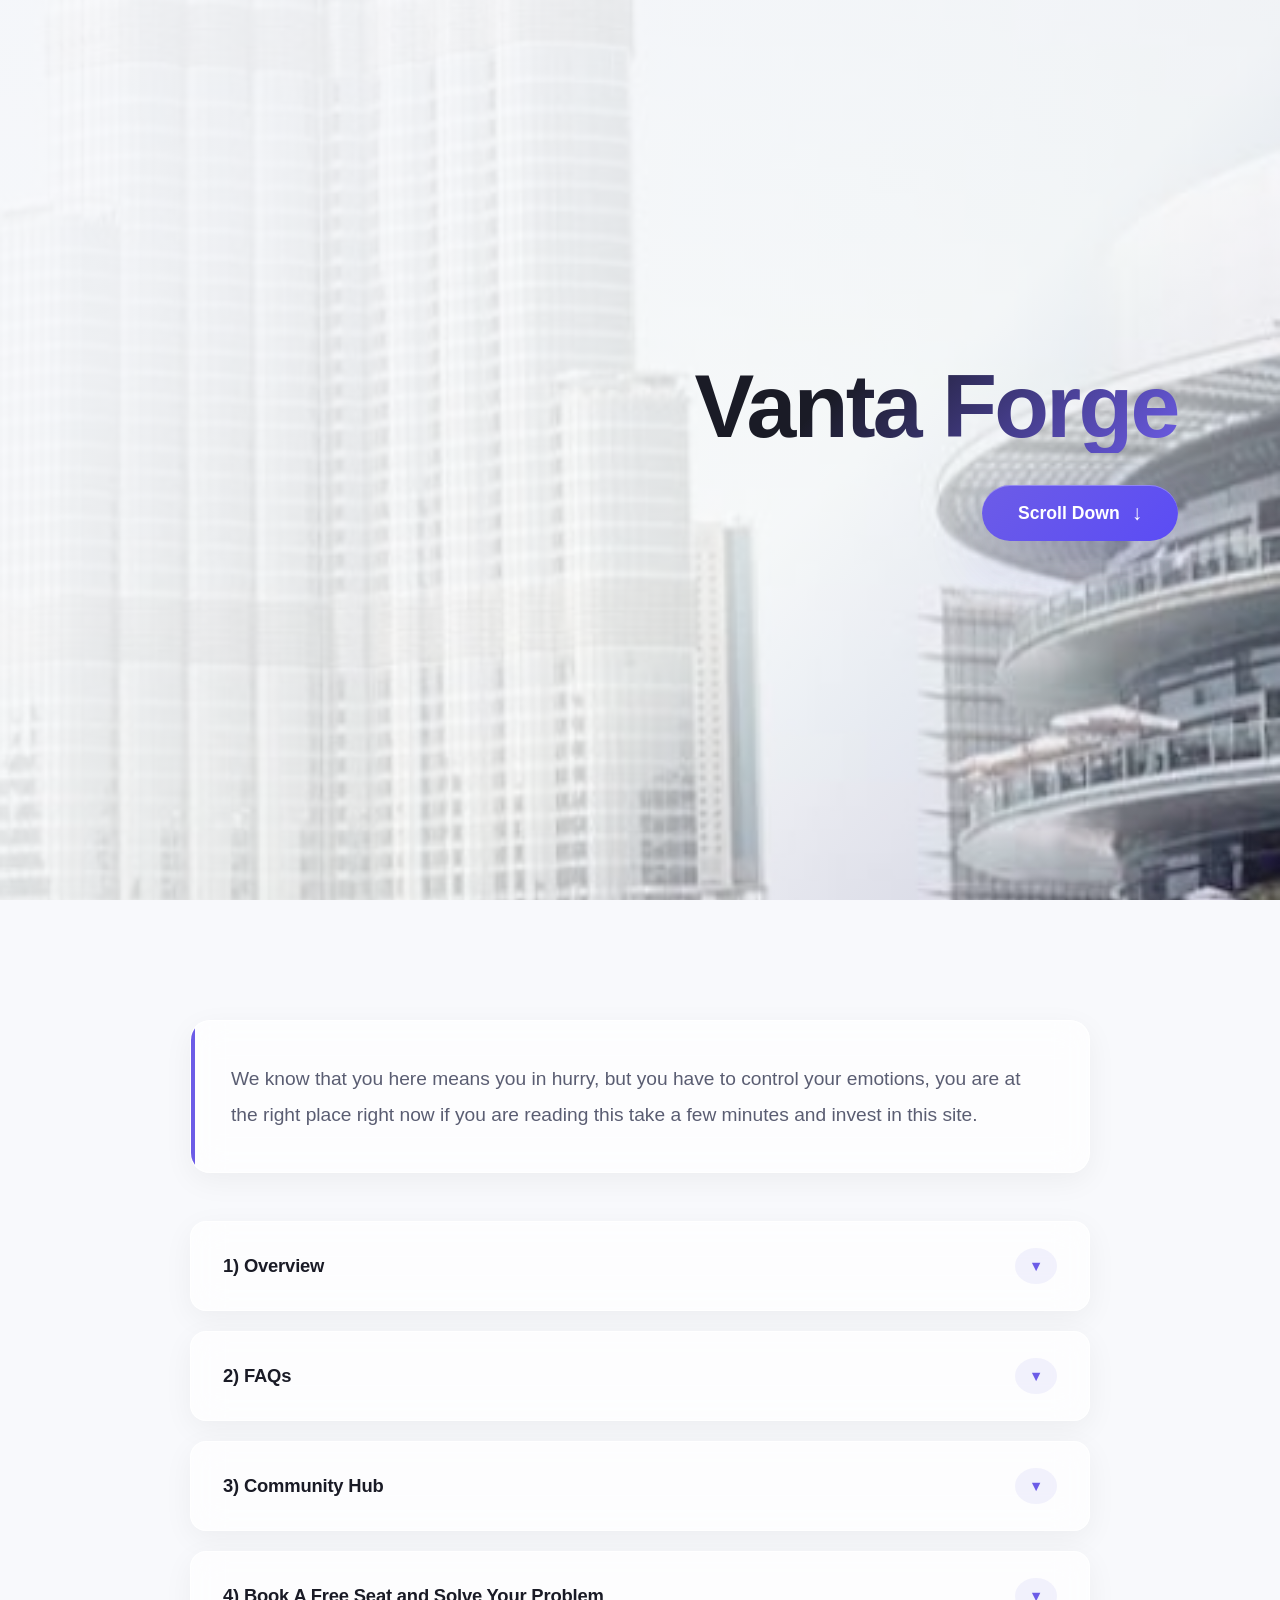
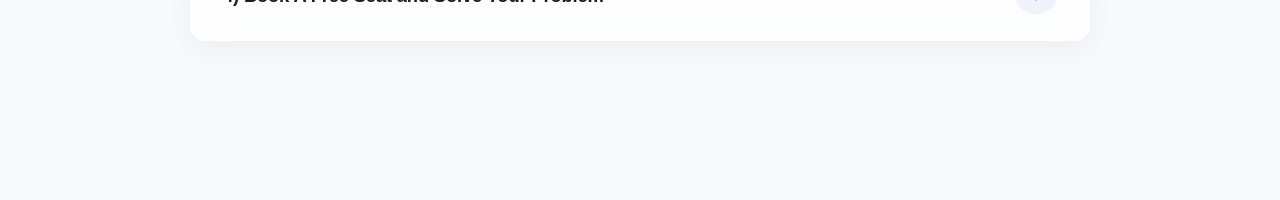
==== index.html @ 705e6bca "update index.html" ====
<!DOCTYPE html>
<html lang="en">
<head>
    <meta charset="UTF-8" />
    <meta name="viewport" content="width=device-width, initial-scale=1.0" />
    <meta http-equiv="Cache-Control" content="no-cache, no-store, must-revalidate" />
    <meta http-equiv="Pragma" content="no-cache" />
    <meta http-equiv="Expires" content="0" />
    <title>Vanta Forge | Dropshipping Assistance</title>
    <link rel="stylesheet" href="style.css?v=20260817" />
</head>
<body>
    <div id="app"></div>
    <script src="script.js?v=20260823"></script>
</body>
</html>
---- style.css ----
/* ==========================================================================
   ELASTIC MINIMALISM - DESIGN SYSTEM (style.css)
   ========================================================================== */

:root {
    --bg-base: #f8f9fc;
    --bg-elevated: rgba(255, 255, 255, 0.7);
    --text-primary: #1a1b26;
    --text-secondary: #5a5d72;
    --accent: #6c5ce7;
    --accent-dark: #5b4cf5;
    --accent-glow: rgba(108, 92, 231, 0.25);
    --shadow-soft: 0 8px 30px rgba(0, 0, 0, 0.05);
    --shadow-medium: 0 12px 40px rgba(108, 92, 231, 0.1);
    --shadow-bouncy: 0 20px 60px rgba(108, 92, 231, 0.18);
    --border-glass: rgba(255, 255, 255, 0.8);
    --bounce-ease: cubic-bezier(0.34, 1.56, 0.64, 1);
    --smooth-ease: cubic-bezier(0.16, 1, 0.3, 1);
}

*, *::before, *::after {
    margin: 0;
    padding: 0;
    box-sizing: border-box;
    font-family: -apple-system, BlinkMacSystemFont, "Segoe UI", Roboto, Helvetica, Arial, sans-serif;
}

html {
    scroll-behavior: smooth;
    font-size: 16px;
}

body {
    background-color: var(--bg-base);
    color: var(--text-primary);
    overflow-x: hidden;
    line-height: 1.6;
    -webkit-font-smoothing: antialiased;
}

/* App Container */
#app {
    width: 100%;
    min-height: 100vh;
    display: flex;
    flex-direction: column;
}

/* ==========================================================================
   ANIMATIONS & KEYFRAMES
   ========================================================================== */

@keyframes fadeInUp {
    0% {
        opacity: 0;
        transform: translateY(20px) scale(0.96);
    }
    100% {
        opacity: 1;
        transform: translateY(0) scale(1);
    }
}

@keyframes floatElement {
    0%, 100% { transform: translateY(0); }
    50% { transform: translateY(-4px); }
}

@keyframes pulseGlow {
    0%, 100% { box-shadow: 0 0 0 0 var(--accent-glow); }
    50% { box-shadow: 0 0 0 12px rgba(108, 92, 231, 0); }
}

/* ==========================================================================
   PAGE 1: HERO SECTION
   ========================================================================== */

.hero-section {
    position: relative;
    width: 100vw;
    height: 100vh;
    display: flex;
    align-items: center;
    justify-content: flex-end;
    padding-right: 8vw;
    background-image: var(--hero-bg, none);
    background-size: cover;
    background-position: center center;
    background-repeat: no-repeat;
    background-attachment: fixed;
    animation: fadeInUp 0.8s var(--bounce-ease) forwards;
}

.hero-overlay {
    position: absolute;
    top: 0;
    left: 0;
    width: 100%;
    height: 100%;
    background: linear-gradient(135deg, rgba(248, 249, 252, 0.92) 20%, rgba(255, 255, 255, 0.75) 60%, rgba(108, 92, 231, 0.12) 100%);
    z-index: 1;
}

.hero-content {
    position: relative;
    z-index: 2;
    text-align: right;
    display: flex;
    flex-direction: column;
    align-items: flex-end;
    gap: 32px;
    max-width: 800px;
}

.hero-title {
    font-size: clamp(3rem, 7vw, 6.5rem);
    font-weight: 700;
    letter-spacing: -0.03em;
    color: var(--text-primary);
    line-height: 1.05;
    background: linear-gradient(135deg, #1a1b26 30%, #6c5ce7 100%);
    -webkit-background-clip: text;
    -webkit-text-fill-color: transparent;
    animation: floatElement 5s ease-in-out infinite alternate;
}

.scroll-btn {
    background: linear-gradient(135deg, var(--accent), var(--accent-dark));
    border: none;
    color: #ffffff;
    padding: 16px 36px;
    font-size: 1.1rem;
    font-weight: 600;
    border-radius: 50px;
    cursor: pointer;
    display: flex;
    align-items: center;
    gap: 12px;
    box-shadow: var(--shadow-bouncy);
    box-shadow: inset 0 1px 0 rgba(255, 255, 255, 0.3), var(--shadow-bouncy);
    transition: all 0.35s var(--bounce-ease);
    will-change: transform;
}

.scroll-btn:hover {
    transform: scale(1.04) translateY(-3px);
    box-shadow: inset 0 1px 0 rgba(255, 255, 255, 0.4), 0 25px 50px rgba(108, 92, 231, 0.3);
}

.scroll-btn:active {
    transform: scale(0.96) translateY(1px);
    transition-duration: 0.1s;
}

.scroll-btn span {
    font-size: 1.3rem;
    display: inline-block;
    transition: transform 0.3s ease;
}

.scroll-btn:hover span {
    transform: translateY(4px);
}

/* ==========================================================================
   PAGE 2: CONTENT SECTION
   ========================================================================== */

.content-section {
    min-height: 100vh;
    padding: 120px 8vw;
    display: flex;
    flex-direction: column;
    align-items: center;
    gap: 48px;
    background: var(--bg-base);
}

.intro-text {
    font-size: clamp(1.05rem, 1.5vw, 1.25rem);
    line-height: 1.85;
    color: var(--text-secondary);
    max-width: 900px;
    width: 100%;
    background: var(--bg-elevated);
    backdrop-filter: blur(16px);
    -webkit-backdrop-filter: blur(16px);
    padding: 40px;
    border-radius: 20px;
    border: 1px solid var(--border-glass);
    box-shadow: var(--shadow-soft);
    position: relative;
    overflow: hidden;
    animation: fadeInUp 0.6s var(--bounce-ease) forwards;
}

.intro-text::before {
    content: '';
    position: absolute;
    top: 0;
    left: 0;
    width: 4px;
    height: 100%;
    background: var(--accent);
}

/* ==========================================================================
   ELASTIC ACCORDION SYSTEM (Cards & Dropdowns)
   ========================================================================== */

.dropdown-container {
    display: flex;
    flex-direction: column;
    gap: 20px;
    max-width: 900px;
    width: 100%;
}

.accordion-item {
    background: var(--bg-elevated);
    backdrop-filter: blur(16px);
    -webkit-backdrop-filter: blur(16px);
    border: 1px solid var(--border-glass);
    border-radius: 16px;
    overflow: hidden;
    transition: all 0.35s var(--bounce-ease);
    box-shadow: var(--shadow-soft);
    will-change: transform;
}

.accordion-item:hover {
    border-color: rgba(108, 92, 231, 0.3);
    box-shadow: var(--shadow-medium);
    transform: scale(1.01) translateY(-2px);
}

.accordion-header {
    width: 100%;
    padding: 26px 32px;
    background: transparent;
    border: none;
    color: var(--text-primary);
    font-size: 1.15rem;
    font-weight: 600;
    letter-spacing: -0.01em;
    text-align: left;
    cursor: pointer;
    display: flex;
    justify-content: space-between;
    align-items: center;
    transition: color 0.25s ease;
}

.accordion-header:hover {
    color: var(--accent);
}

.accordion-icon {
    transition: transform 0.4s var(--bounce-ease), background-color 0.3s ease;
    font-size: 0.9rem;
    color: var(--accent);
    background: rgba(108, 92, 231, 0.08);
    padding: 10px 14px;
    border-radius: 50%;
}

.accordion-item.active .accordion-icon {
    transform: rotate(180deg) scale(1.05);
    background: rgba(108, 92, 231, 0.16);
}

.accordion-body {
    max-height: 0;
    overflow: hidden;
    transition: max-height 0.5s var(--smooth-ease), padding 0.4s ease;
    padding: 0 32px;
    color: var(--text-secondary);
    font-size: 1rem;
    line-height: 1.8;
}

.accordion-item.active .accordion-body {
    max-height: 3500px;
    padding: 0 32px 32px 32px;
}

/* ==========================================================================
   TYPOGRAPHY & INNER COMPONENTS
   ========================================================================== */

.overview-content p, .faq-item p {
    margin-bottom: 16px;
    color: var(--text-secondary);
}

.faq-item {
    margin-bottom: 24px;
    border-bottom: 1px solid rgba(0, 0, 0, 0.04);
    padding-bottom: 20px;
}

.faq-item:last-child {
    border-bottom: none;
    margin-bottom: 0;
    padding-bottom: 0;
}

.faq-question {
    font-weight: 600;
    color: var(--text-primary);
    margin-bottom: 8px;
    font-size: 1.05rem;
}

.action-btn {
    background: linear-gradient(135deg, var(--accent), var(--accent-dark));
    color: #ffffff;
    border: none;
    padding: 14px 30px;
    font-size: 1rem;
    font-weight: 600;
    border-radius: 12px;
    cursor: pointer;
    transition: all 0.35s var(--bounce-ease);
    box-shadow: inset 0 1px 0 rgba(255, 255, 255, 0.3), var(--shadow-soft);
    margin-top: 16px;
    will-change: transform;
}

.action-btn:hover {
    transform: scale(1.03) translateY(-2px);
    box-shadow: inset 0 1px 0 rgba(255, 255, 255, 0.4), var(--shadow-medium);
}

.action-btn:active {
    transform: scale(0.96) translateY(1px);
    transition-duration: 0.1s;
}

/* ==========================================================================
   REGISTRATION FORM & INPUT SYSTEM
   ========================================================================== */

.regis-form-wrapper {
    display: flex;
    flex-direction: column;
    gap: 20px;
}

.regis-form {
    display: flex;
    flex-direction: column;
    gap: 24px;
    margin-top: 10px;
}

.regis-field-group {
    display: flex;
    flex-direction: column;
    gap: 8px;
}

.regis-question {
    font-weight: 600;
    color: var(--text-primary);
    font-size: 1rem;
}

.regis-input {
    width: 100%;
    padding: 16px 20px;
    background: #f1f3f8;
    border: 1px solid transparent;
    border-radius: 12px;
    color: var(--text-primary);
    font-size: 1rem;
    transition: all 0.3s var(--smooth-ease);
}

.regis-input:hover {
    background: #eaeef6;
}

.regis-input:focus {
    outline: none;
    background: #ffffff;
    border-color: var(--accent);
    box-shadow: 0 0 0 4px var(--accent-glow);
}

.regis-submit-btn {
    align-self: flex-start;
    margin-top: 8px;
}

/* ==========================================================================
   ACCESSIBILITY & REDUCED MOTION OVERRIDES
   ========================================================================== */

@media (prefers-reduced-motion: reduce) {
  *, *::before, *::after {
    animation-duration: 0.01ms !important;
    animation-iteration-count: 1 !important;
    transition-duration: 0.1s !important;
    scroll-behavior: auto !important;
  }
}
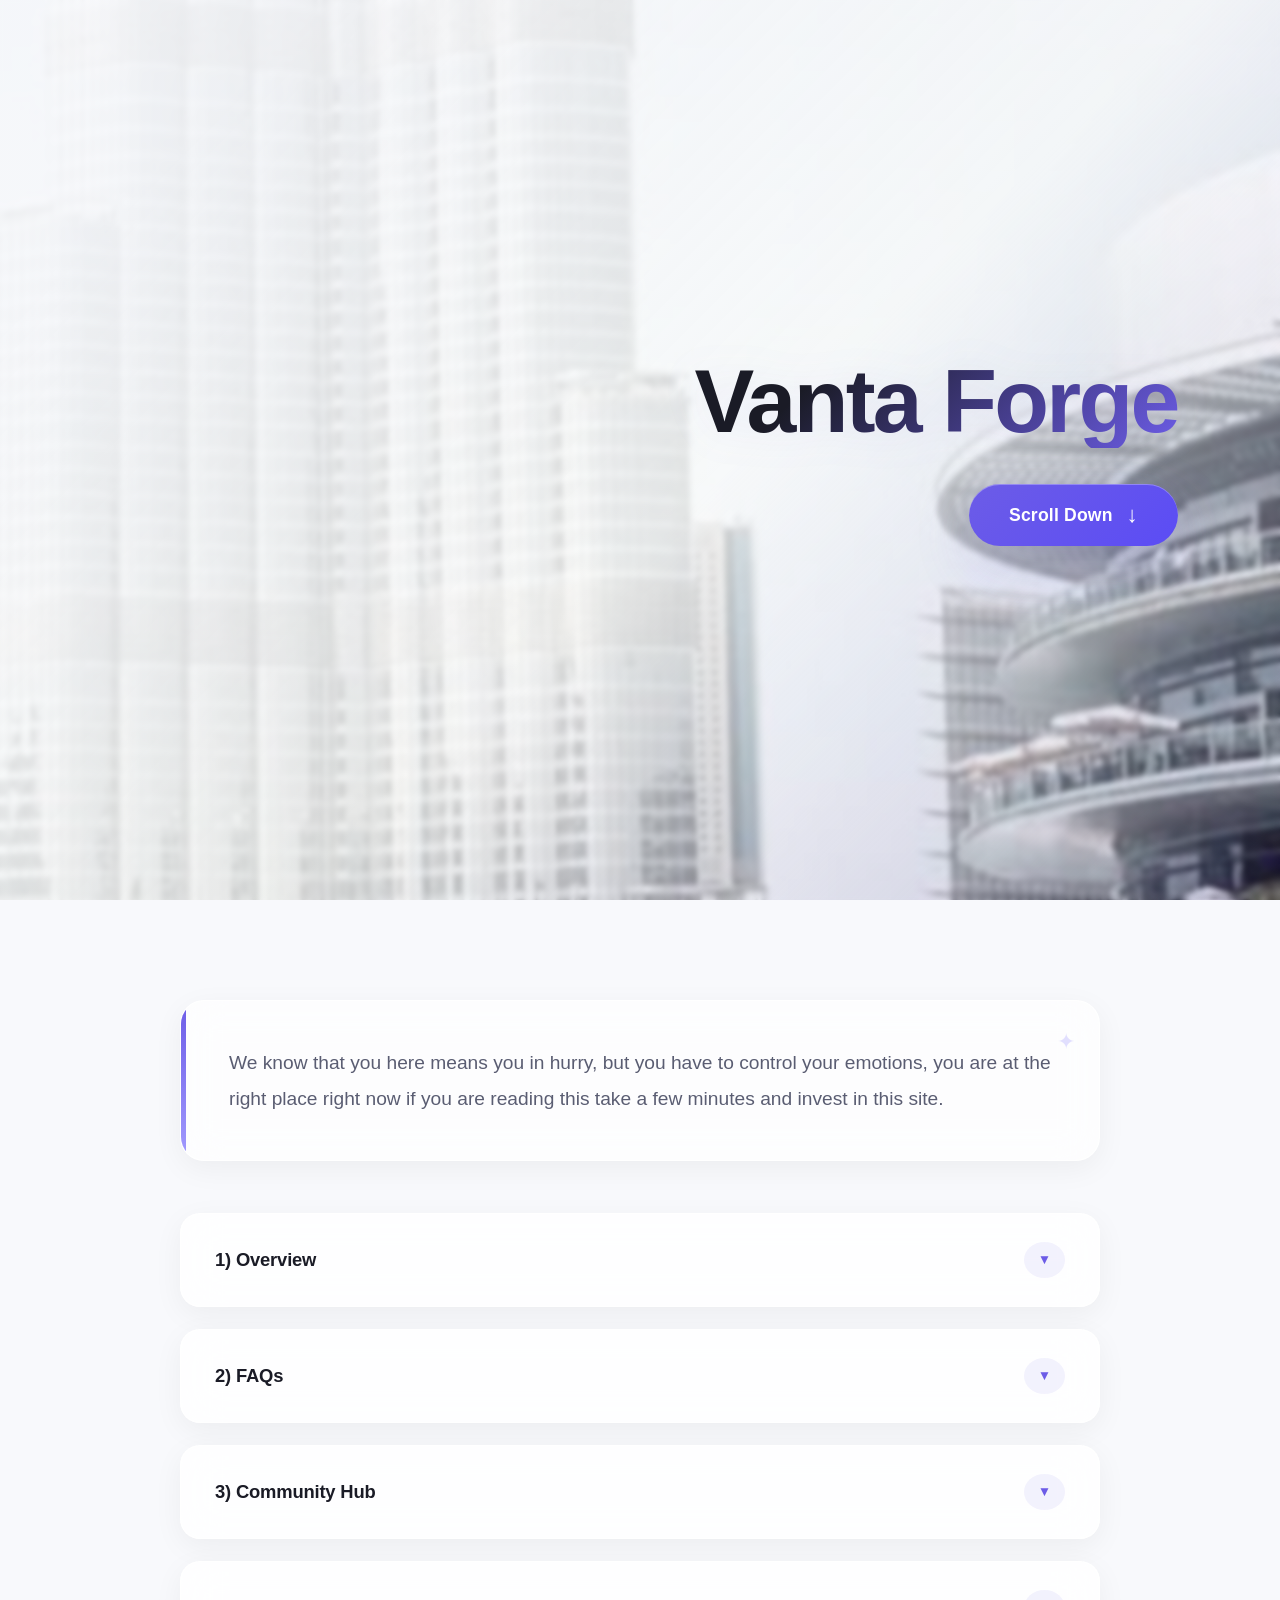
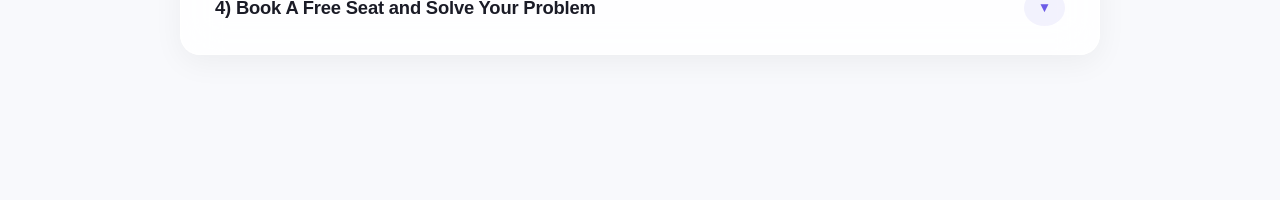
==== commit 21772aac: "update index.html" ====
--- a/index.html
+++ b/index.html
@@ -3,15 +3,15 @@
 <head>
     <meta charset="UTF-8" />
     <meta name="viewport" content="width=device-width, initial-scale=1.0" />
+    <meta name="description" content="Vanta Forge provides dropshipping assistance, tools, and resources to help you build and grow your online store." />
     <meta http-equiv="Cache-Control" content="no-cache, no-store, must-revalidate" />
     <meta http-equiv="Pragma" content="no-cache" />
     <meta http-equiv="Expires" content="0" />
     <title>Vanta Forge | Dropshipping Assistance</title>
-    <link rel="stylesheet" href="style.css?v=20260817" />
+    <link rel="stylesheet" href="style.css?v=20260818" />
 </head>
 <body>
     <div id="app"></div>
     <script src="script.js?v=20260823"></script>
 </body>
 </html>
-
--- a/style.css
+++ b/style.css
@@ -1,24 +1,33 @@
 /* ==========================================================================
-   ELASTIC MINIMALISM - DESIGN SYSTEM (style.css)
+   ENHANCED ELASTIC MINIMALISM - DESIGN SYSTEM (style.css)
    ========================================================================== */
 
 :root {
     --bg-base: #f8f9fc;
     --bg-elevated: rgba(255, 255, 255, 0.7);
+    --bg-card: rgba(255, 255, 255, 0.85);
     --text-primary: #1a1b26;
     --text-secondary: #5a5d72;
+    --text-muted: #8a8fa8;
     --accent: #6c5ce7;
     --accent-dark: #5b4cf5;
+    --accent-light: #a29bfe;
     --accent-glow: rgba(108, 92, 231, 0.25);
+    --accent-glow-strong: rgba(108, 92, 231, 0.35);
     --shadow-soft: 0 8px 30px rgba(0, 0, 0, 0.05);
-    --shadow-medium: 0 12px 40px rgba(108, 92, 231, 0.1);
+    --shadow-medium: 0 12px 40px rgba(108, 92, 231, 0.10);
     --shadow-bouncy: 0 20px 60px rgba(108, 92, 231, 0.18);
+    --shadow-hover: 0 24px 64px rgba(108, 92, 231, 0.22);
     --border-glass: rgba(255, 255, 255, 0.8);
+    --border-subtle: rgba(108, 92, 231, 0.08);
     --bounce-ease: cubic-bezier(0.34, 1.56, 0.64, 1);
     --smooth-ease: cubic-bezier(0.16, 1, 0.3, 1);
-}
-
-*, *::before, *::after {
+    --transition-accordion: 0.55s cubic-bezier(0.22, 1, 0.36, 1);
+}
+
+*,
+*::before,
+*::after {
     margin: 0;
     padding: 0;
     box-sizing: border-box;
@@ -36,6 +45,7 @@
     overflow-x: hidden;
     line-height: 1.6;
     -webkit-font-smoothing: antialiased;
+    -moz-osx-font-smoothing: grayscale;
 }
 
 /* App Container */
@@ -53,7 +63,7 @@
 @keyframes fadeInUp {
     0% {
         opacity: 0;
-        transform: translateY(20px) scale(0.96);
+        transform: translateY(24px) scale(0.97);
     }
     100% {
         opacity: 1;
@@ -61,14 +71,53 @@
     }
 }
 
+@keyframes fadeIn {
+    0% {
+        opacity: 0;
+    }
+    100% {
+        opacity: 1;
+    }
+}
+
 @keyframes floatElement {
-    0%, 100% { transform: translateY(0); }
-    50% { transform: translateY(-4px); }
+    0%,
+    100% {
+        transform: translateY(0);
+    }
+    50% {
+        transform: translateY(-5px);
+    }
 }
 
 @keyframes pulseGlow {
-    0%, 100% { box-shadow: 0 0 0 0 var(--accent-glow); }
-    50% { box-shadow: 0 0 0 12px rgba(108, 92, 231, 0); }
+    0%,
+    100% {
+        box-shadow: 0 0 0 0 var(--accent-glow);
+    }
+    50% {
+        box-shadow: 0 0 0 16px rgba(108, 92, 231, 0);
+    }
+}
+
+@keyframes shimmer {
+    0% {
+        background-position: -200% 0;
+    }
+    100% {
+        background-position: 200% 0;
+    }
+}
+
+@keyframes slideDown {
+    0% {
+        opacity: 0;
+        transform: translateY(-12px) scale(0.98);
+    }
+    100% {
+        opacity: 1;
+        transform: translateY(0) scale(1);
+    }
 }
 
 /* ==========================================================================
@@ -88,7 +137,7 @@
     background-position: center center;
     background-repeat: no-repeat;
     background-attachment: fixed;
-    animation: fadeInUp 0.8s var(--bounce-ease) forwards;
+    animation: fadeInUp 0.9s var(--bounce-ease) forwards;
 }
 
 .hero-overlay {
@@ -97,8 +146,12 @@
     left: 0;
     width: 100%;
     height: 100%;
-    background: linear-gradient(135deg, rgba(248, 249, 252, 0.92) 20%, rgba(255, 255, 255, 0.75) 60%, rgba(108, 92, 231, 0.12) 100%);
+    background: linear-gradient(135deg,
+            rgba(248, 249, 252, 0.92) 15%,
+            rgba(255, 255, 255, 0.78) 55%,
+            rgba(108, 92, 231, 0.15) 100%);
     z-index: 1;
+    backdrop-filter: blur(2px);
 }
 
 .hero-content {
@@ -108,8 +161,8 @@
     display: flex;
     flex-direction: column;
     align-items: flex-end;
-    gap: 32px;
-    max-width: 800px;
+    gap: 36px;
+    max-width: 820px;
 }
 
 .hero-title {
@@ -118,48 +171,67 @@
     letter-spacing: -0.03em;
     color: var(--text-primary);
     line-height: 1.05;
-    background: linear-gradient(135deg, #1a1b26 30%, #6c5ce7 100%);
+    background: linear-gradient(135deg, #1a1b26 25%, #6c5ce7 100%);
     -webkit-background-clip: text;
     -webkit-text-fill-color: transparent;
-    animation: floatElement 5s ease-in-out infinite alternate;
+    background-clip: text;
+    animation: floatElement 6s ease-in-out infinite alternate;
+    text-shadow: none;
+    filter: drop-shadow(0 2px 20px rgba(108, 92, 231, 0.08));
 }
 
 .scroll-btn {
     background: linear-gradient(135deg, var(--accent), var(--accent-dark));
     border: none;
     color: #ffffff;
-    padding: 16px 36px;
+    padding: 18px 40px;
     font-size: 1.1rem;
     font-weight: 600;
-    border-radius: 50px;
+    border-radius: 60px;
     cursor: pointer;
     display: flex;
     align-items: center;
-    gap: 12px;
-    box-shadow: var(--shadow-bouncy);
+    gap: 14px;
     box-shadow: inset 0 1px 0 rgba(255, 255, 255, 0.3), var(--shadow-bouncy);
-    transition: all 0.35s var(--bounce-ease);
+    transition: all 0.4s var(--bounce-ease);
     will-change: transform;
+    letter-spacing: 0.01em;
+    position: relative;
+    overflow: hidden;
+}
+
+.scroll-btn::before {
+    content: '';
+    position: absolute;
+    inset: 0;
+    border-radius: 60px;
+    background: linear-gradient(135deg, rgba(255, 255, 255, 0.15), transparent);
+    opacity: 0;
+    transition: opacity 0.4s ease;
+}
+
+.scroll-btn:hover::before {
+    opacity: 1;
 }
 
 .scroll-btn:hover {
-    transform: scale(1.04) translateY(-3px);
-    box-shadow: inset 0 1px 0 rgba(255, 255, 255, 0.4), 0 25px 50px rgba(108, 92, 231, 0.3);
+    transform: scale(1.05) translateY(-3px);
+    box-shadow: inset 0 1px 0 rgba(255, 255, 255, 0.4), 0 28px 56px rgba(108, 92, 231, 0.32);
 }
 
 .scroll-btn:active {
-    transform: scale(0.96) translateY(1px);
+    transform: scale(0.95) translateY(2px);
     transition-duration: 0.1s;
 }
 
 .scroll-btn span {
-    font-size: 1.3rem;
+    font-size: 1.4rem;
     display: inline-block;
-    transition: transform 0.3s ease;
+    transition: transform 0.4s var(--bounce-ease);
 }
 
 .scroll-btn:hover span {
-    transform: translateY(4px);
+    transform: translateY(5px);
 }
 
 /* ==========================================================================
@@ -168,11 +240,11 @@
 
 .content-section {
     min-height: 100vh;
-    padding: 120px 8vw;
+    padding: 100px 8vw 80px;
     display: flex;
     flex-direction: column;
     align-items: center;
-    gap: 48px;
+    gap: 52px;
     background: var(--bg-base);
 }
 
@@ -180,18 +252,23 @@
     font-size: clamp(1.05rem, 1.5vw, 1.25rem);
     line-height: 1.85;
     color: var(--text-secondary);
-    max-width: 900px;
+    max-width: 920px;
     width: 100%;
     background: var(--bg-elevated);
-    backdrop-filter: blur(16px);
-    -webkit-backdrop-filter: blur(16px);
-    padding: 40px;
-    border-radius: 20px;
+    backdrop-filter: blur(20px);
+    -webkit-backdrop-filter: blur(20px);
+    padding: 44px 48px;
+    border-radius: 24px;
     border: 1px solid var(--border-glass);
     box-shadow: var(--shadow-soft);
     position: relative;
     overflow: hidden;
-    animation: fadeInUp 0.6s var(--bounce-ease) forwards;
+    animation: fadeInUp 0.7s var(--bounce-ease) forwards;
+    transition: box-shadow 0.3s ease;
+}
+
+.intro-text:hover {
+    box-shadow: var(--shadow-medium);
 }
 
 .intro-text::before {
@@ -199,44 +276,62 @@
     position: absolute;
     top: 0;
     left: 0;
-    width: 4px;
+    width: 5px;
     height: 100%;
-    background: var(--accent);
-}
-
-/* ==========================================================================
-   ELASTIC ACCORDION SYSTEM (Cards & Dropdowns)
+    background: linear-gradient(180deg, var(--accent), var(--accent-light));
+    border-radius: 0 4px 4px 0;
+}
+
+.intro-text::after {
+    content: '✦';
+    position: absolute;
+    top: 20px;
+    right: 24px;
+    font-size: 1.4rem;
+    color: var(--accent-light);
+    opacity: 0.3;
+    animation: floatElement 8s ease-in-out infinite;
+}
+
+/* ==========================================================================
+   ENHANCED ACCORDION SYSTEM
    ========================================================================== */
 
 .dropdown-container {
     display: flex;
     flex-direction: column;
-    gap: 20px;
-    max-width: 900px;
+    gap: 22px;
+    max-width: 920px;
     width: 100%;
 }
 
 .accordion-item {
-    background: var(--bg-elevated);
-    backdrop-filter: blur(16px);
-    -webkit-backdrop-filter: blur(16px);
+    background: var(--bg-card);
+    backdrop-filter: blur(20px);
+    -webkit-backdrop-filter: blur(20px);
     border: 1px solid var(--border-glass);
-    border-radius: 16px;
+    border-radius: 20px;
     overflow: hidden;
-    transition: all 0.35s var(--bounce-ease);
+    transition: all 0.4s var(--bounce-ease);
     box-shadow: var(--shadow-soft);
     will-change: transform;
 }
 
 .accordion-item:hover {
+    border-color: rgba(108, 92, 231, 0.25);
+    box-shadow: var(--shadow-medium);
+    transform: translateY(-2px);
+}
+
+.accordion-item.active {
     border-color: rgba(108, 92, 231, 0.3);
-    box-shadow: var(--shadow-medium);
-    transform: scale(1.01) translateY(-2px);
+    box-shadow: var(--shadow-hover);
+    transform: translateY(0);
 }
 
 .accordion-header {
     width: 100%;
-    padding: 26px 32px;
+    padding: 28px 34px;
     background: transparent;
     border: none;
     color: var(--text-primary);
@@ -248,55 +343,216 @@
     display: flex;
     justify-content: space-between;
     align-items: center;
-    transition: color 0.25s ease;
+    transition: all 0.3s ease;
+    position: relative;
+    user-select: none;
+    -webkit-tap-highlight-color: transparent;
 }
 
 .accordion-header:hover {
     color: var(--accent);
 }
 
+.accordion-header:focus-visible {
+    outline: 2px solid var(--accent);
+    outline-offset: -4px;
+    border-radius: 16px;
+}
+
 .accordion-icon {
-    transition: transform 0.4s var(--bounce-ease), background-color 0.3s ease;
-    font-size: 0.9rem;
+    transition: transform 0.5s var(--bounce-ease), background-color 0.3s ease, box-shadow 0.3s ease;
+    font-size: 0.85rem;
     color: var(--accent);
     background: rgba(108, 92, 231, 0.08);
     padding: 10px 14px;
     border-radius: 50%;
+    flex-shrink: 0;
+    line-height: 1;
+    display: flex;
+    align-items: center;
+    justify-content: center;
+    min-width: 36px;
+    min-height: 36px;
 }
 
 .accordion-item.active .accordion-icon {
-    transform: rotate(180deg) scale(1.05);
+    transform: rotate(180deg) scale(1.08);
     background: rgba(108, 92, 231, 0.16);
+    box-shadow: 0 0 0 4px var(--accent-glow);
 }
 
 .accordion-body {
     max-height: 0;
     overflow: hidden;
-    transition: max-height 0.5s var(--smooth-ease), padding 0.4s ease;
-    padding: 0 32px;
+    transition: max-height 0.6s var(--transition-accordion),
+        padding 0.5s ease,
+        opacity 0.4s ease;
+    padding: 0 34px;
     color: var(--text-secondary);
     font-size: 1rem;
     line-height: 1.8;
+    opacity: 0;
 }
 
 .accordion-item.active .accordion-body {
-    max-height: 3500px;
-    padding: 0 32px 32px 32px;
-}
-
-/* ==========================================================================
-   TYPOGRAPHY & INNER COMPONENTS
-   ========================================================================== */
-
-.overview-content p, .faq-item p {
-    margin-bottom: 16px;
+    /* ============================================================
+       FIX: Huge max-height ensures ALL content is visible
+       ============================================================ */
+    max-height: 25000px;
+    padding: 0 34px 38px 34px;
+    opacity: 1;
+    transition: max-height 0.7s var(--transition-accordion),
+        padding 0.5s ease,
+        opacity 0.5s ease 0.05s;
+}
+
+/* ==========================================================================
+   OVERVIEW CONTENT
+   ========================================================================== */
+
+.overview-content p {
+    margin-bottom: 18px;
     color: var(--text-secondary);
-}
+    font-size: 1rem;
+    line-height: 1.85;
+    animation: slideDown 0.4s ease forwards;
+    opacity: 0;
+    transform-origin: top;
+}
+
+.overview-content p:nth-child(1) {
+    animation-delay: 0.02s;
+}
+.overview-content p:nth-child(2) {
+    animation-delay: 0.04s;
+}
+.overview-content p:nth-child(3) {
+    animation-delay: 0.06s;
+}
+.overview-content p:nth-child(4) {
+    animation-delay: 0.08s;
+}
+.overview-content p:nth-child(5) {
+    animation-delay: 0.10s;
+}
+.overview-content p:nth-child(6) {
+    animation-delay: 0.12s;
+}
+.overview-content p:nth-child(7) {
+    animation-delay: 0.14s;
+}
+.overview-content p:nth-child(8) {
+    animation-delay: 0.16s;
+}
+.overview-content p:nth-child(9) {
+    animation-delay: 0.18s;
+}
+.overview-content p:nth-child(10) {
+    animation-delay: 0.20s;
+}
+.overview-content p:nth-child(11) {
+    animation-delay: 0.22s;
+}
+.overview-content p:nth-child(12) {
+    animation-delay: 0.24s;
+}
+.overview-content p:nth-child(13) {
+    animation-delay: 0.26s;
+}
+.overview-content p:nth-child(14) {
+    animation-delay: 0.28s;
+}
+.overview-content p:nth-child(15) {
+    animation-delay: 0.30s;
+}
+.overview-content p:nth-child(16) {
+    animation-delay: 0.32s;
+}
+.overview-content p:nth-child(17) {
+    animation-delay: 0.34s;
+}
+.overview-content p:nth-child(18) {
+    animation-delay: 0.36s;
+}
+.overview-content p:nth-child(19) {
+    animation-delay: 0.38s;
+}
+.overview-content p:nth-child(20) {
+    animation-delay: 0.40s;
+}
+
+.accordion-item.active .overview-content p {
+    opacity: 1;
+}
+
+.overview-content p:last-child {
+    margin-bottom: 0;
+}
+
+/* ==========================================================================
+   FAQ ITEMS - Enhanced
+   ========================================================================== */
 
 .faq-item {
-    margin-bottom: 24px;
-    border-bottom: 1px solid rgba(0, 0, 0, 0.04);
-    padding-bottom: 20px;
+    margin-bottom: 26px;
+    border-bottom: 1px solid var(--border-subtle);
+    padding-bottom: 24px;
+    animation: slideDown 0.4s ease forwards;
+    opacity: 0;
+    transform-origin: top;
+}
+
+.faq-item:nth-child(1) {
+    animation-delay: 0.02s;
+}
+.faq-item:nth-child(2) {
+    animation-delay: 0.04s;
+}
+.faq-item:nth-child(3) {
+    animation-delay: 0.06s;
+}
+.faq-item:nth-child(4) {
+    animation-delay: 0.08s;
+}
+.faq-item:nth-child(5) {
+    animation-delay: 0.10s;
+}
+.faq-item:nth-child(6) {
+    animation-delay: 0.12s;
+}
+.faq-item:nth-child(7) {
+    animation-delay: 0.14s;
+}
+.faq-item:nth-child(8) {
+    animation-delay: 0.16s;
+}
+.faq-item:nth-child(9) {
+    animation-delay: 0.18s;
+}
+.faq-item:nth-child(10) {
+    animation-delay: 0.20s;
+}
+.faq-item:nth-child(11) {
+    animation-delay: 0.22s;
+}
+.faq-item:nth-child(12) {
+    animation-delay: 0.24s;
+}
+.faq-item:nth-child(13) {
+    animation-delay: 0.26s;
+}
+.faq-item:nth-child(14) {
+    animation-delay: 0.28s;
+}
+.faq-item:nth-child(15) {
+    animation-delay: 0.30s;
+}
+.faq-item:nth-child(16) {
+    animation-delay: 0.32s;
+}
+
+.accordion-item.active .faq-item {
+    opacity: 1;
 }
 
 .faq-item:last-child {
@@ -310,48 +566,122 @@
     color: var(--text-primary);
     margin-bottom: 8px;
     font-size: 1.05rem;
-}
+    display: flex;
+    align-items: flex-start;
+    gap: 10px;
+}
+
+.faq-question::before {
+    content: '▸';
+    color: var(--accent);
+    font-weight: 400;
+    font-size: 1.1rem;
+    display: inline-block;
+    transition: transform 0.3s ease;
+    flex-shrink: 0;
+    margin-top: 1px;
+}
+
+.faq-item:hover .faq-question::before {
+    transform: translateX(4px);
+}
+
+.faq-answer {
+    color: var(--text-secondary);
+    padding-left: 28px;
+    font-size: 0.98rem;
+    line-height: 1.8;
+    position: relative;
+}
+
+.faq-answer::before {
+    content: '';
+    position: absolute;
+    left: 8px;
+    top: 4px;
+    bottom: 4px;
+    width: 2px;
+    background: linear-gradient(180deg, var(--accent-light), transparent);
+    border-radius: 2px;
+    opacity: 0.3;
+}
+
+/* ==========================================================================
+   COMMUNITY HUB SECTION
+   ========================================================================== */
 
 .action-btn {
     background: linear-gradient(135deg, var(--accent), var(--accent-dark));
     color: #ffffff;
     border: none;
-    padding: 14px 30px;
+    padding: 16px 34px;
     font-size: 1rem;
     font-weight: 600;
+    border-radius: 14px;
+    cursor: pointer;
+    transition: all 0.4s var(--bounce-ease);
+    box-shadow: inset 0 1px 0 rgba(255, 255, 255, 0.25), var(--shadow-soft);
+    margin-top: 18px;
+    will-change: transform;
+    position: relative;
+    overflow: hidden;
+    letter-spacing: 0.01em;
+}
+
+.action-btn::before {
+    content: '';
+    position: absolute;
+    inset: 0;
+    border-radius: 14px;
+    background: linear-gradient(135deg, rgba(255, 255, 255, 0.12), transparent);
+    opacity: 0;
+    transition: opacity 0.4s ease;
+}
+
+.action-btn:hover::before {
+    opacity: 1;
+}
+
+.action-btn:hover {
+    transform: scale(1.04) translateY(-3px);
+    box-shadow: inset 0 1px 0 rgba(255, 255, 255, 0.35), var(--shadow-medium);
+}
+
+.action-btn:active {
+    transform: scale(0.95) translateY(2px);
+    transition-duration: 0.1s;
+}
+
+.action-btn:focus-visible {
+    outline: 3px solid var(--accent);
+    outline-offset: 3px;
+}
+
+/* ==========================================================================
+   REGISTRATION FORM - Enhanced
+   ========================================================================== */
+
+.regis-form-wrapper {
+    display: flex;
+    flex-direction: column;
+    gap: 22px;
+}
+
+.regis-form-wrapper>p:first-child {
+    font-size: 1rem;
+    color: var(--text-secondary);
+    line-height: 1.7;
+    padding: 16px 20px;
+    background: rgba(108, 92, 231, 0.04);
     border-radius: 12px;
-    cursor: pointer;
-    transition: all 0.35s var(--bounce-ease);
-    box-shadow: inset 0 1px 0 rgba(255, 255, 255, 0.3), var(--shadow-soft);
-    margin-top: 16px;
-    will-change: transform;
-}
-
-.action-btn:hover {
-    transform: scale(1.03) translateY(-2px);
-    box-shadow: inset 0 1px 0 rgba(255, 255, 255, 0.4), var(--shadow-medium);
-}
-
-.action-btn:active {
-    transform: scale(0.96) translateY(1px);
-    transition-duration: 0.1s;
-}
-
-/* ==========================================================================
-   REGISTRATION FORM & INPUT SYSTEM
-   ========================================================================== */
-
-.regis-form-wrapper {
+    border-left: 4px solid var(--accent-light);
+}
+
+.regis-form {
     display: flex;
     flex-direction: column;
-    gap: 20px;
-}
-
-.regis-form {
-    display: flex;
-    flex-direction: column;
-    gap: 24px;
-    margin-top: 10px;
+    gap: 26px;
+    margin-top: 8px;
 }
 
 .regis-field-group {
@@ -364,17 +694,32 @@
     font-weight: 600;
     color: var(--text-primary);
     font-size: 1rem;
+    display: flex;
+    align-items: center;
+    gap: 8px;
+}
+
+.regis-question::before {
+    content: '';
+    display: inline-block;
+    width: 6px;
+    height: 6px;
+    background: var(--accent);
+    border-radius: 50%;
+    flex-shrink: 0;
+    opacity: 0.5;
 }
 
 .regis-input {
     width: 100%;
-    padding: 16px 20px;
+    padding: 18px 22px;
     background: #f1f3f8;
-    border: 1px solid transparent;
-    border-radius: 12px;
+    border: 2px solid transparent;
+    border-radius: 14px;
     color: var(--text-primary);
     font-size: 1rem;
     transition: all 0.3s var(--smooth-ease);
+    font-family: inherit;
 }
 
 .regis-input:hover {
@@ -385,12 +730,267 @@
     outline: none;
     background: #ffffff;
     border-color: var(--accent);
-    box-shadow: 0 0 0 4px var(--accent-glow);
+    box-shadow: 0 0 0 5px var(--accent-glow);
+}
+
+.regis-input::placeholder {
+    color: var(--text-muted);
+    opacity: 0.7;
+}
+
+.regis-input:focus::placeholder {
+    opacity: 0.4;
 }
 
 .regis-submit-btn {
     align-self: flex-start;
-    margin-top: 8px;
+    margin-top: 6px;
+    padding: 18px 44px;
+    font-size: 1.05rem;
+    border-radius: 16px;
+    min-width: 180px;
+    text-align: center;
+}
+
+.regis-submit-btn:disabled {
+    opacity: 0.7;
+    cursor: not-allowed;
+    transform: none !important;
+}
+
+.regis-submit-btn:disabled::before {
+    opacity: 0;
+}
+
+/* ==========================================================================
+   RESPONSIVE TWEAKS
+   ========================================================================== */
+
+@media (max-width: 768px) {
+    .hero-section {
+        padding-right: 5vw;
+        justify-content: center;
+        background-attachment: scroll;
+    }
+
+    .hero-content {
+        text-align: center;
+        align-items: center;
+        gap: 28px;
+    }
+
+    .hero-title {
+        font-size: clamp(2.4rem, 10vw, 4rem);
+    }
+
+    .scroll-btn {
+        padding: 14px 30px;
+        font-size: 1rem;
+        gap: 10px;
+    }
+
+    .content-section {
+        padding: 60px 5vw 60px;
+        gap: 36px;
+    }
+
+    .intro-text {
+        padding: 28px 24px;
+        font-size: 1rem;
+        border-radius: 18px;
+    }
+
+    .intro-text::after {
+        top: 16px;
+        right: 18px;
+        font-size: 1.1rem;
+    }
+
+    .accordion-header {
+        padding: 20px 22px;
+        font-size: 1.05rem;
+    }
+
+    .accordion-body {
+        padding: 0 22px;
+        font-size: 0.95rem;
+    }
+
+    .accordion-item.active .accordion-body {
+        padding: 0 22px 28px 22px;
+        max-height: 30000px;
+    }
+
+    .faq-question {
+        font-size: 0.98rem;
+    }
+
+    .faq-answer {
+        padding-left: 20px;
+        font-size: 0.93rem;
+    }
+
+    .faq-answer::before {
+        left: 4px;
+    }
+
+    .regis-input {
+        padding: 14px 18px;
+        font-size: 0.95rem;
+    }
+
+    .regis-submit-btn {
+        width: 100%;
+        justify-content: center;
+        padding: 16px 28px;
+        min-width: unset;
+    }
+
+    .action-btn {
+        padding: 14px 26px;
+        font-size: 0.95rem;
+        width: 100%;
+        text-align: center;
+    }
+
+    .regis-question {
+        font-size: 0.95rem;
+    }
+
+    .regis-form-wrapper>p:first-child {
+        font-size: 0.93rem;
+        padding: 14px 16px;
+    }
+
+    .overview-content p {
+        font-size: 0.95rem;
+    }
+}
+
+@media (max-width: 480px) {
+    .hero-section {
+        padding-right: 4vw;
+        min-height: 90vh;
+        height: 90vh;
+    }
+
+    .hero-title {
+        font-size: clamp(2rem, 12vw, 3.2rem);
+    }
+
+    .scroll-btn {
+        padding: 12px 24px;
+        font-size: 0.9rem;
+        gap: 8px;
+    }
+
+    .scroll-btn span {
+        font-size: 1.1rem;
+    }
+
+    .content-section {
+        padding: 40px 4vw 50px;
+        gap: 28px;
+    }
+
+    .intro-text {
+        padding: 22px 18px;
+        font-size: 0.92rem;
+        line-height: 1.75;
+        border-radius: 14px;
+    }
+
+    .intro-text::after {
+        display: none;
+    }
+
+    .accordion-header {
+        padding: 16px 18px;
+        font-size: 0.95rem;
+    }
+
+    .accordion-icon {
+        padding: 6px 10px;
+        font-size: 0.75rem;
+        min-width: 30px;
+        min-height: 30px;
+    }
+
+    .accordion-body {
+        padding: 0 18px;
+        font-size: 0.9rem;
+        line-height: 1.7;
+    }
+
+    .accordion-item.active .accordion-body {
+        padding: 0 18px 22px 18px;
+        max-height: 35000px;
+    }
+
+    .faq-item {
+        margin-bottom: 18px;
+        padding-bottom: 16px;
+    }
+
+    .faq-question {
+        font-size: 0.92rem;
+        gap: 6px;
+    }
+
+    .faq-question::before {
+        font-size: 0.9rem;
+    }
+
+    .faq-answer {
+        padding-left: 16px;
+        font-size: 0.88rem;
+    }
+
+    .faq-answer::before {
+        left: 2px;
+    }
+
+    .regis-input {
+        padding: 12px 16px;
+        font-size: 0.9rem;
+        border-radius: 10px;
+    }
+
+    .regis-submit-btn {
+        padding: 14px 20px;
+        font-size: 0.95rem;
+        border-radius: 12px;
+    }
+
+    .action-btn {
+        padding: 12px 20px;
+        font-size: 0.9rem;
+        border-radius: 12px;
+    }
+
+    .regis-question {
+        font-size: 0.9rem;
+    }
+
+    .regis-form-wrapper>p:first-child {
+        font-size: 0.88rem;
+        padding: 12px 14px;
+        border-left-width: 3px;
+    }
+
+    .overview-content p {
+        font-size: 0.9rem;
+        line-height: 1.75;
+        margin-bottom: 14px;
+    }
+
+    .dropdown-container {
+        gap: 14px;
+    }
+
+    .accordion-item {
+        border-radius: 14px;
+    }
 }
 
 /* ==========================================================================
@@ -398,11 +998,158 @@
    ========================================================================== */
 
 @media (prefers-reduced-motion: reduce) {
-  *, *::before, *::after {
-    animation-duration: 0.01ms !important;
-    animation-iteration-count: 1 !important;
-    transition-duration: 0.1s !important;
-    scroll-behavior: auto !important;
-  }
-}
-
+    *,
+    *::before,
+    *::after {
+        animation-duration: 0.01ms !important;
+        animation-iteration-count: 1 !important;
+        transition-duration: 0.1s !important;
+        scroll-behavior: auto !important;
+    }
+
+    .accordion-item.active .accordion-body {
+        max-height: none !important;
+        transition: none !important;
+        opacity: 1 !important;
+        padding: 0 34px 38px 34px !important;
+    }
+
+    .accordion-body {
+        transition: none !important;
+        opacity: 1 !important;
+    }
+
+    .accordion-item.active .accordion-body {
+        max-height: none !important;
+    }
+
+    @media (max-width: 768px) {
+        .accordion-item.active .accordion-body {
+            padding: 0 22px 28px 22px !important;
+        }
+    }
+
+    @media (max-width: 480px) {
+        .accordion-item.active .accordion-body {
+            padding: 0 18px 22px 18px !important;
+        }
+    }
+
+    .overview-content p,
+    .faq-item {
+        animation: none !important;
+        opacity: 1 !important;
+    }
+
+    .hero-section {
+        animation: none !important;
+    }
+
+    .intro-text {
+        animation: none !important;
+    }
+
+    .hero-title {
+        animation: none !important;
+    }
+
+    .intro-text::after {
+        animation: none !important;
+    }
+}
+
+/* ==========================================================================
+   PRINT STYLES
+   ========================================================================== */
+
+@media print {
+    .hero-section {
+        height: auto !important;
+        min-height: 200px !important;
+        padding: 40px !important;
+        background-image: none !important;
+        background-color: #f8f9fc !important;
+    }
+
+    .hero-overlay {
+        display: none !important;
+    }
+
+    .hero-content {
+        text-align: center !important;
+        align-items: center !important;
+    }
+
+    .scroll-btn {
+        display: none !important;
+    }
+
+    .accordion-item {
+        break-inside: avoid;
+        border: 1px solid #ddd !important;
+        box-shadow: none !important;
+    }
+
+    .accordion-body {
+        max-height: none !important;
+        opacity: 1 !important;
+        padding: 12px 20px !important;
+    }
+
+    .accordion-icon {
+        display: none !important;
+    }
+
+    .accordion-item.active .accordion-body {
+        max-height: none !important;
+        padding: 12px 20px !important;
+    }
+
+    .action-btn,
+    .regis-submit-btn {
+        display: none !important;
+    }
+
+    .intro-text {
+        border: 1px solid #ddd !important;
+        box-shadow: none !important;
+        backdrop-filter: none !important;
+    }
+
+    .intro-text::before,
+    .intro-text::after {
+        display: none !important;
+    }
+}
+
+/* ==========================================================================
+   SCROLLBAR STYLING (optional polish)
+   ========================================================================== */
+
+::-webkit-scrollbar {
+    width: 8px;
+    height: 8px;
+}
+
+::-webkit-scrollbar-track {
+    background: var(--bg-base);
+}
+
+::-webkit-scrollbar-thumb {
+    background: var(--accent-light);
+    border-radius: 8px;
+    transition: background 0.3s ease;
+}
+
+::-webkit-scrollbar-thumb:hover {
+    background: var(--accent);
+}
+
+/* ==========================================================================
+   FOCUS VISIBLE UTILITY
+   ========================================================================== */
+
+:focus-visible {
+    outline: 2px solid var(--accent);
+    outline-offset: 2px;
+}
